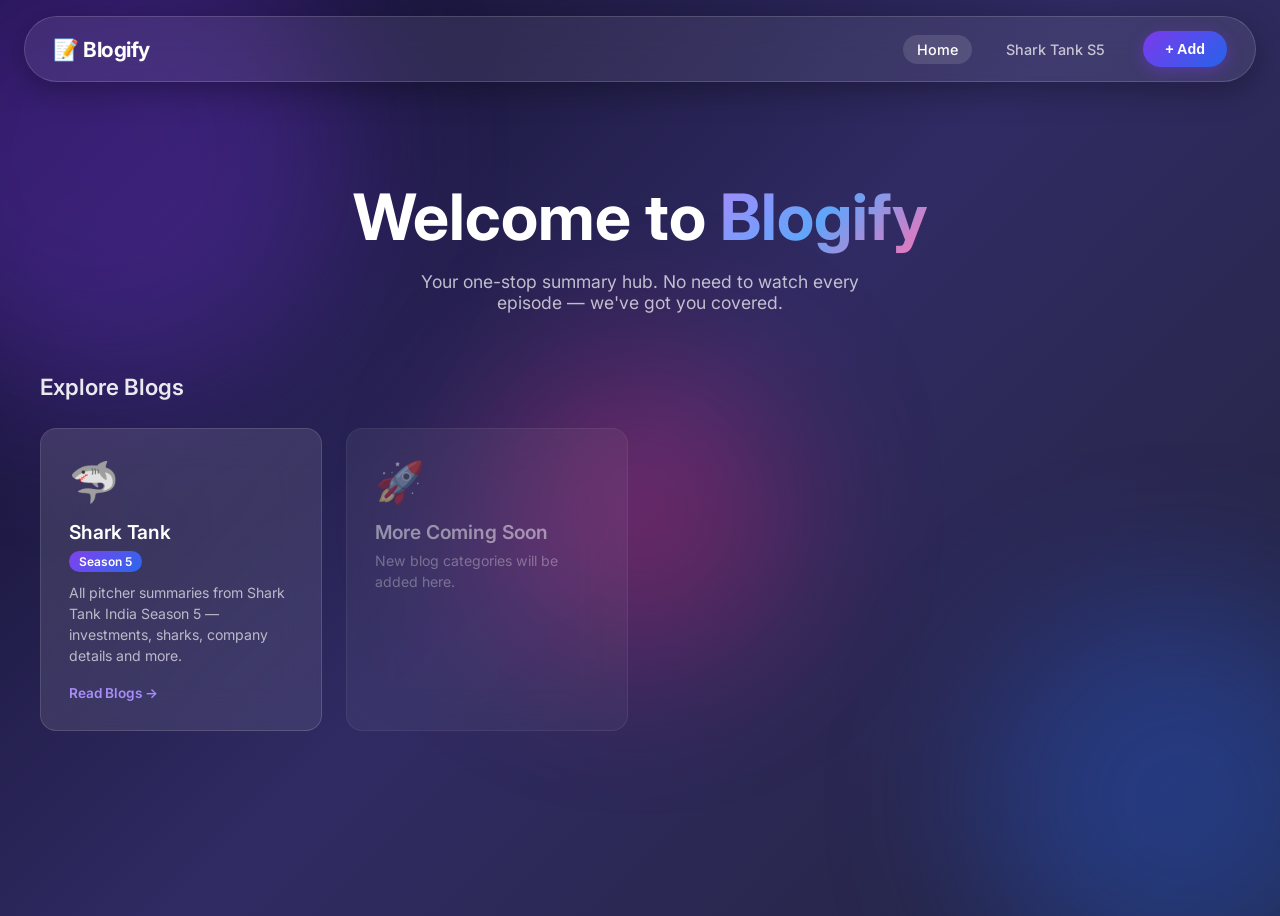
==== index.html @ 40c4ba6d "Initial commit — Blogify Shark Tank S5 blog site" ====
<!DOCTYPE html>
<html lang="en">
<head>
  <meta charset="UTF-8" />
  <meta name="viewport" content="width=device-width, initial-scale=1.0"/>
  <title>Blogify</title>
  <link rel="stylesheet" href="css/style.css"/>
  <link href="https://fonts.googleapis.com/css2?family=Inter:wght@300;400;500;600;700&display=swap" rel="stylesheet"/>
</head>
<body>

  <!-- Background blobs -->
  <div class="bg-blob blob1"></div>
  <div class="bg-blob blob2"></div>
  <div class="bg-blob blob3"></div>

  <!-- Top Nav -->
  <nav class="glass-nav">
    <div class="nav-logo">📝 Blogify</div>
    <div class="nav-links">
      <a href="index.html" class="active">Home</a>
      <a href="pages/sharktank5.html">Shark Tank S5</a>
    </div>
    <button class="add-btn" onclick="window.location.href='pages/sharktank5.html'">+ Add</button>
  </nav>

  <!-- Hero -->
  <section class="hero">
    <h1>Welcome to <span class="gradient-text">Blogify</span></h1>
    <p>Your one-stop summary hub. No need to watch every episode — we've got you covered.</p>
  </section>

  <!-- Blog Categories -->
  <section class="categories">
    <h2>Explore Blogs</h2>
    <div class="blog-grid">

      <div class="glass-card blog-card" onclick="window.location.href='pages/sharktank5.html'">
        <div class="card-icon">🦈</div>
        <h3>Shark Tank</h3>
        <p class="season-badge">Season 5</p>
        <p class="card-desc">All pitcher summaries from Shark Tank India Season 5 — investments, sharks, company details and more.</p>
        <span class="card-link">Read Blogs →</span>
      </div>

      <!-- Placeholder cards for future blogs -->
      <div class="glass-card blog-card coming-soon">
        <div class="card-icon">🚀</div>
        <h3>More Coming Soon</h3>
        <p class="card-desc">New blog categories will be added here.</p>
      </div>

    </div>
  </section>

  <script src="js/main.js"></script>
</body>
</html>
---- css/style.css ----
/* ===== RESET & BASE ===== */
*, *::before, *::after { box-sizing: border-box; margin: 0; padding: 0; }

body {
  font-family: 'Inter', sans-serif;
  min-height: 100vh;
  background: linear-gradient(135deg, #0f0c29, #302b63, #24243e);
  color: #fff;
  overflow-x: hidden;
}

/* ===== BACKGROUND BLOBS ===== */
.bg-blob {
  position: fixed;
  border-radius: 50%;
  filter: blur(80px);
  opacity: 0.35;
  z-index: 0;
  pointer-events: none;
}
.blob1 { width: 500px; height: 500px; background: #7c3aed; top: -100px; left: -150px; }
.blob2 { width: 400px; height: 400px; background: #2563eb; bottom: -100px; right: -100px; }
.blob3 { width: 300px; height: 300px; background: #db2777; top: 40%; left: 50%; transform: translateX(-50%); }

/* ===== GLASS MIXIN ===== */
.glass-nav, .glass-card, .glass-modal {
  background: rgba(255, 255, 255, 0.08);
  backdrop-filter: blur(20px);
  -webkit-backdrop-filter: blur(20px);
  border: 1px solid rgba(255, 255, 255, 0.15);
  border-radius: 16px;
}

/* ===== NAV ===== */
.glass-nav {
  position: sticky;
  top: 16px;
  z-index: 100;
  margin: 16px 24px;
  padding: 14px 28px;
  display: flex;
  align-items: center;
  gap: 24px;
  border-radius: 50px;
  box-shadow: 0 8px 32px rgba(0,0,0,0.3);
}

.nav-logo {
  font-size: 1.3rem;
  font-weight: 700;
  letter-spacing: -0.5px;
  margin-right: auto;
}

.nav-links { display: flex; gap: 20px; }
.nav-links a {
  color: rgba(255,255,255,0.7);
  text-decoration: none;
  font-size: 0.9rem;
  font-weight: 500;
  padding: 6px 14px;
  border-radius: 20px;
  transition: all 0.2s;
}
.nav-links a:hover, .nav-links a.active {
  color: #fff;
  background: rgba(255,255,255,0.12);
}

.add-btn {
  background: linear-gradient(135deg, #7c3aed, #2563eb);
  color: #fff;
  border: none;
  padding: 10px 22px;
  border-radius: 50px;
  font-size: 0.9rem;
  font-weight: 600;
  cursor: pointer;
  transition: all 0.2s;
  box-shadow: 0 4px 15px rgba(124,58,237,0.4);
}
.add-btn:hover { transform: translateY(-2px); box-shadow: 0 6px 20px rgba(124,58,237,0.6); }

/* ===== HERO ===== */
.hero {
  position: relative;
  z-index: 1;
  text-align: center;
  padding: 80px 24px 40px;
}
.hero h1 { font-size: clamp(2.5rem, 6vw, 4rem); font-weight: 700; margin-bottom: 16px; }
.hero p { font-size: 1.1rem; color: rgba(255,255,255,0.7); max-width: 500px; margin: 0 auto; }

.gradient-text {
  background: linear-gradient(135deg, #a78bfa, #60a5fa, #f472b6);
  -webkit-background-clip: text;
  -webkit-text-fill-color: transparent;
  background-clip: text;
}

/* ===== PAGE HEADER ===== */
.page-header {
  position: relative;
  z-index: 1;
  padding: 40px 40px 20px;
}
.breadcrumb {
  font-size: 0.85rem;
  color: rgba(255,255,255,0.5);
  margin-bottom: 12px;
}
.page-header h1 { font-size: clamp(1.8rem, 4vw, 2.8rem); font-weight: 700; }
.page-header p { color: rgba(255,255,255,0.65); margin-top: 8px; }

/* ===== CATEGORIES / GRID ===== */
.categories {
  position: relative;
  z-index: 1;
  padding: 20px 40px 80px;
}
.categories h2 {
  font-size: 1.4rem;
  font-weight: 600;
  margin-bottom: 28px;
  color: rgba(255,255,255,0.9);
}

.blog-grid {
  display: grid;
  grid-template-columns: repeat(auto-fill, minmax(280px, 1fr));
  gap: 24px;
}

/* ===== CARDS ===== */
.glass-card {
  padding: 28px;
  transition: all 0.3s ease;
  cursor: pointer;
  position: relative;
  overflow: hidden;
}
.glass-card::before {
  content: '';
  position: absolute;
  inset: 0;
  background: linear-gradient(135deg, rgba(255,255,255,0.05), transparent);
  pointer-events: none;
}
.glass-card:hover {
  transform: translateY(-6px);
  box-shadow: 0 20px 50px rgba(0,0,0,0.4);
  border-color: rgba(255,255,255,0.3);
}
.coming-soon { opacity: 0.5; cursor: default; }
.coming-soon:hover { transform: none; }

.card-icon { font-size: 2.5rem; margin-bottom: 14px; }
.glass-card h3 { font-size: 1.2rem; font-weight: 600; margin-bottom: 6px; }
.season-badge {
  display: inline-block;
  background: linear-gradient(135deg, #7c3aed, #2563eb);
  font-size: 0.75rem;
  padding: 3px 10px;
  border-radius: 20px;
  margin-bottom: 10px;
  font-weight: 600;
}
.card-desc { font-size: 0.88rem; color: rgba(255,255,255,0.65); line-height: 1.5; margin-bottom: 16px; }
.card-link { font-size: 0.85rem; color: #a78bfa; font-weight: 600; }

/* Episode card specifics */
.ep-number {
  position: absolute;
  top: 16px;
  right: 20px;
  font-size: 0.75rem;
  color: rgba(255,255,255,0.4);
  font-weight: 600;
  letter-spacing: 1px;
}
.ep-investment {
  display: inline-block;
  padding: 4px 12px;
  border-radius: 20px;
  font-size: 0.78rem;
  font-weight: 600;
  margin-bottom: 12px;
}
.ep-investment.yes { background: rgba(34,197,94,0.2); color: #4ade80; border: 1px solid rgba(34,197,94,0.3); }
.ep-investment.no  { background: rgba(239,68,68,0.2);  color: #f87171; border: 1px solid rgba(239,68,68,0.3); }

.ep-meta { font-size: 0.82rem; color: rgba(255,255,255,0.5); margin-top: 8px; }

/* ===== EMPTY STATE ===== */
.empty-state {
  text-align: center;
  padding: 80px 20px;
  color: rgba(255,255,255,0.4);
  font-size: 1rem;
}

/* ===== MODAL ===== */
.modal-overlay {
  display: none;
  position: fixed;
  inset: 0;
  background: rgba(0,0,0,0.6);
  backdrop-filter: blur(6px);
  z-index: 200;
  align-items: center;
  justify-content: center;
  padding: 20px;
}
.modal-overlay.active { display: flex; }

.glass-modal {
  position: relative;
  width: 100%;
  max-width: 560px;
  max-height: 90vh;
  overflow-y: auto;
  padding: 36px;
  border-radius: 24px;
  box-shadow: 0 30px 80px rgba(0,0,0,0.5);
}
.glass-modal h2 { font-size: 1.4rem; margin-bottom: 24px; }

.modal-close {
  position: absolute;
  top: 16px; right: 20px;
  background: rgba(255,255,255,0.1);
  border: none;
  color: #fff;
  width: 32px; height: 32px;
  border-radius: 50%;
  font-size: 0.9rem;
  cursor: pointer;
  transition: background 0.2s;
}
.modal-close:hover { background: rgba(255,255,255,0.2); }

/* ===== FORM ===== */
.form-group { margin-bottom: 18px; }
.form-group label {
  display: block;
  font-size: 0.82rem;
  font-weight: 600;
  color: rgba(255,255,255,0.7);
  margin-bottom: 6px;
  letter-spacing: 0.5px;
  text-transform: uppercase;
}
.form-group input,
.form-group textarea,
.form-group select {
  width: 100%;
  background: rgba(255,255,255,0.07);
  border: 1px solid rgba(255,255,255,0.15);
  border-radius: 10px;
  color: #fff;
  font-family: 'Inter', sans-serif;
  font-size: 0.95rem;
  padding: 10px 14px;
  outline: none;
  transition: border-color 0.2s;
}
.form-group input:focus,
.form-group textarea:focus,
.form-group select:focus { border-color: #7c3aed; }
.form-group select option { background: #1e1b4b; }
.form-group textarea { resize: vertical; }

.submit-btn {
  width: 100%;
  background: linear-gradient(135deg, #7c3aed, #2563eb);
  color: #fff;
  border: none;
  padding: 14px;
  border-radius: 12px;
  font-size: 1rem;
  font-weight: 600;
  cursor: pointer;
  margin-top: 8px;
  transition: all 0.2s;
  box-shadow: 0 4px 15px rgba(124,58,237,0.4);
}
.submit-btn:hover { transform: translateY(-2px); box-shadow: 0 8px 25px rgba(124,58,237,0.6); }

/* ===== EPISODE DETAIL in Modal ===== */
.detail-header { margin-bottom: 24px; }
.detail-header h2 { font-size: 1.5rem; font-weight: 700; margin-bottom: 6px; }
.detail-ep { font-size: 0.8rem; color: rgba(255,255,255,0.45); margin-bottom: 12px; letter-spacing: 1px; text-transform: uppercase; }

.detail-grid {
  display: grid;
  grid-template-columns: 1fr 1fr;
  gap: 16px;
  margin-bottom: 20px;
}
.detail-item label {
  display: block;
  font-size: 0.75rem;
  text-transform: uppercase;
  letter-spacing: 0.8px;
  color: rgba(255,255,255,0.45);
  margin-bottom: 4px;
}
.detail-item p { font-size: 0.95rem; font-weight: 500; }

.detail-full { margin-bottom: 16px; }
.detail-full label {
  display: block;
  font-size: 0.75rem;
  text-transform: uppercase;
  letter-spacing: 0.8px;
  color: rgba(255,255,255,0.45);
  margin-bottom: 6px;
}
.detail-full p { font-size: 0.92rem; line-height: 1.6; color: rgba(255,255,255,0.85); }

.detail-actions { display: flex; gap: 12px; margin-top: 24px; }
.edit-btn {
  flex: 1;
  background: rgba(255,255,255,0.1);
  color: #fff;
  border: 1px solid rgba(255,255,255,0.2);
  padding: 10px;
  border-radius: 10px;
  cursor: pointer;
  font-size: 0.9rem;
  font-weight: 600;
  transition: background 0.2s;
}
.edit-btn:hover { background: rgba(255,255,255,0.18); }
.delete-btn {
  flex: 1;
  background: rgba(239,68,68,0.15);
  color: #f87171;
  border: 1px solid rgba(239,68,68,0.3);
  padding: 10px;
  border-radius: 10px;
  cursor: pointer;
  font-size: 0.9rem;
  font-weight: 600;
  transition: background 0.2s;
}
.delete-btn:hover { background: rgba(239,68,68,0.25); }

/* ===== SCROLLBAR ===== */
::-webkit-scrollbar { width: 6px; }
::-webkit-scrollbar-track { background: transparent; }
::-webkit-scrollbar-thumb { background: rgba(255,255,255,0.15); border-radius: 3px; }

/* ===== RESPONSIVE ===== */
@media (max-width: 600px) {
  .glass-nav { margin: 10px 12px; padding: 12px 16px; border-radius: 20px; }
  .nav-links { display: none; }
  .categories { padding: 16px 16px 60px; }
  .page-header { padding: 30px 16px 10px; }
  .hero { padding: 60px 16px 30px; }
  .detail-grid { grid-template-columns: 1fr; }
}
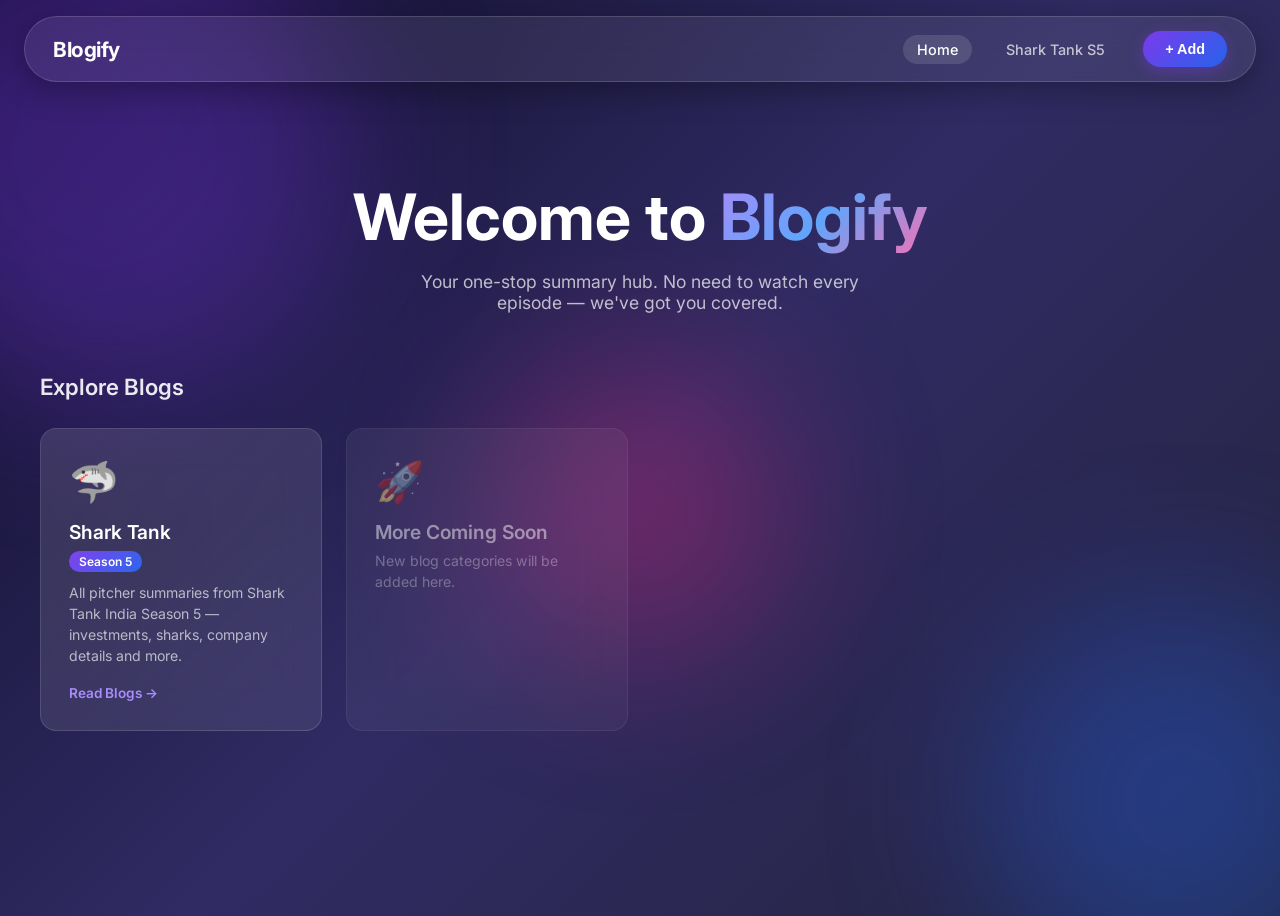
==== commit 57127b11: "Update index.html" ====
--- a/index.html
+++ b/index.html
@@ -16,7 +16,7 @@
 
   <!-- Top Nav -->
   <nav class="glass-nav">
-    <div class="nav-logo">📝 Blogify</div>
+    <div class="nav-logo">Blogify</div>
     <div class="nav-links">
       <a href="index.html" class="active">Home</a>
       <a href="pages/sharktank5.html">Shark Tank S5</a>
